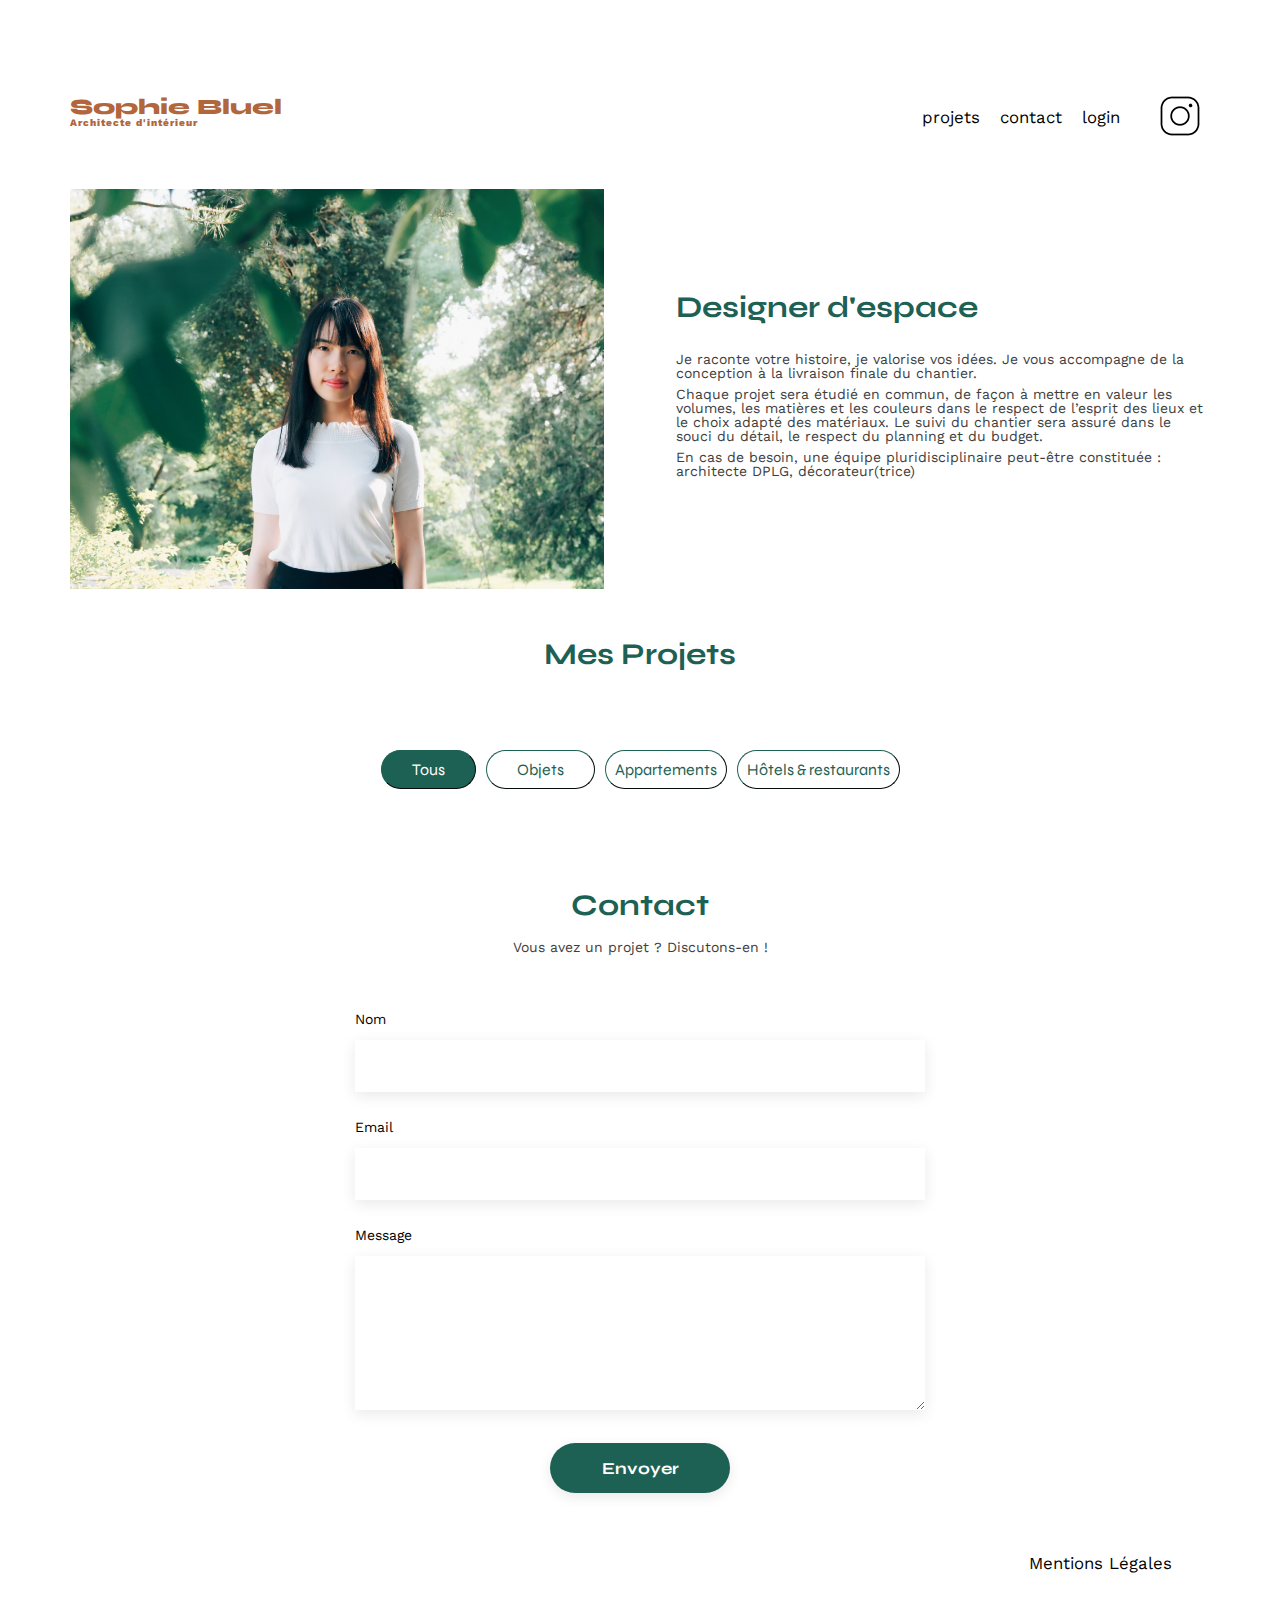
==== FrontEnd/index.html @ c6467da1 "ajustements html css finalisation apparence" ====
<!DOCTYPE html>
<html lang="fr">
	<head>
		<meta charset="UTF-8">
		<title>Sophie Bluel - Architecte d'intérieur</title>
		<meta name="viewport" content="width=device-width, initial-scale=1.0">
		<link rel="preconnect" href="https://fonts.googleapis.com">
		<link rel="preconnect" href="https://fonts.gstatic.com" crossorigin>
		<link href="https://fonts.googleapis.com/css2?family=Syne:wght@700;800&family=Work+Sans&display=swap" rel="stylesheet">
		<meta name="description" content="">
		<link rel="stylesheet" href="./assets/style.css">
		<link rel="stylesheet" href="./assets/style-index.css">
		<link rel="stylesheet" href="https://cdnjs.cloudflare.com/ajax/libs/font-awesome/6.4.0/css/all.min.css"/>
	</head>
<body>

	<div class="overlay"></div>

	<div id="edition-mode"></div>

	<div class="modal">
		
		<!-- 1 : Affichage de la galerie et boutons Ajout / Suppression de photos de la galerie -->
		<div class="modal-1-container">
			<div class="modal-1-logo-container">
				<i class="fa-regular fa-xmark closing-modale closing-modale-1"></i>
			</div>
			<div class="modal-1-elements-container">			
				<h2 class="modal-1-title">Galerie photo</h2>	
				<div class="gallery-management"></div>
				<div class="separation-modal-1"></div>
				<button class="adding-picture-button1">Ajouter une photo</button>
				<div class="galery-suppression">Supprimer la galerie</div>
			</div>		
		</div>

		<!-- Modal 1 : confirmation de suppression de la galerie -->
		<div class="modal-galery-suppression">
			<div class="modal-galery-suppression-container">
				<p class="test-suppression">Merci de confirmer la suppression de l'ensemble des photos de la galerie.</p>
				<p class="warning-suppression">Attention, toute suppression est définitive.</p>
				<button class="button-galery-suppression confirmation-button-galery-suppression">Je confirme</button>
				<button class="button-galery-suppression annulation-button-galery-suppression">Annuler</button>
			</div>
		</div>

		<!-- 2 : Ajout d'une photo -->
		<div class="modal-2-container">
			<div class="modal-2-logo-container">
				<i class="fa fa-arrow-left return-modal-1"></i>
				<i class="fa-regular fa-xmark closing-modale"></i>
			</div>
			<div class="modal-2-elements-container">
				<h2 class="modal-2-title">Ajout photo</h2>
				<div class="picture-emplacement">
					<i class="fa-sharp fa-light fa-image"></i>
					<button class="adding-picture-button2">+ Ajouter photo</button>
					<div id="picture-format-definition">jpg. png : 4mo max</div>
				</div>
				<form action="#" method="post" class="form-modal-2">
					<label class="title-modal-2 label-modal-2" for="title">Titre</label>
					<input class="input-modal-2 title-input-modal-2" type="text" name="title" id="title">
					<label class="category-modal-2 label-modal-2" for="category">Catégorie</label>
					<select class="input-modal-2 email-input-modal-2" name="email" id="email">
						<option class="categoryId1" selected hidden value=""></option>
						<option class="categoryId1" value="Objets">Objets</option>
						<option class="categoryId2" value="Appartements">Appartements</option>
						<option class="categoryId3" value="Hôtels & restaurants">Hôtels & restaurants</option>
					</select>
				</form>
				<div class="separation-modal-2"></div>
				<button class="validation-modal-2">Valider</button>
			</div>
		</div>
	</div>

	<header>
		<h1>Sophie Bluel <span>Architecte d'intérieur</span></h1>
		<nav>
			<ul>
				<li><a href="index.html">projets</a></li>
				<li><a href="index.html#contact">contact</a></li>
				<li><a id="login-button" href="login.html">login</a></li>
				<li><a id="logout-button">logout</a></li>
				<li><img src="./assets/icons/instagram.png" alt="Instagram"></li>
			</ul>
		</nav>
	</header>
	<main>
		<section id="introduction">
			<figure class="portrait-container">
				<img src="./assets/images/sophie-bluel.png" alt="Portrait de Sophie Bluel">
				<div class="modifier-container">
					<i class="fa fa-pen-to-square modifier-logo modifier-logo-portrait"></i>
					<div class="modifier-text">modifier</div>
				</div>
			</figure>
			<article>
				<h2>Designer d'espace</h2>
				<p>Je raconte votre histoire, je valorise vos idées. Je vous accompagne de la conception à la livraison finale du chantier.</p>
				<p>Chaque projet sera étudié en commun, de façon à mettre en valeur les volumes, les matières et les couleurs dans le respect de l’esprit des lieux et le choix adapté des matériaux. Le suivi du chantier sera assuré dans le souci du détail, le respect du planning et du budget.</p>
				<p>En cas de besoin, une équipe pluridisciplinaire peut-être constituée : architecte DPLG, décorateur(trice)</p>
			</article>
		</section>

		<section id="portfolio">
			<div class="portfolio-title-container">			
				<h2 class="portfolio-title">Mes Projets</h2>
				<div class="modifier-container modifier-container-portfolio">
					<i class="fa fa-pen-to-square modifier-logo modifier-logo-portfolio"></i>
					<div class="modifier-text">modifier</div>
				</div>
			</div>

			<div class="gallery-filter">
				<button id="tous-button" class="gallery-filter-button gallery-filter-button1">Tous</button>
				<button id="objets-button" class="gallery-filter-button gallery-filter-button1">Objets</button>
				<button id="appartements-button" class="gallery-filter-button gallery-filter-button2">Appartements</button>
				<button id="hotels-rest-button" class="gallery-filter-button gallery-filter-button2">Hôtels & restaurants</button>
			</div>
			<div class="gallery">
			</div>
		</section>

		<section id="contact">
			<h2>Contact</h2>
			<p>Vous avez un projet ? Discutons-en !</p>
			<form action="#" method="post">
				<label for="name">Nom</label>
				<input type="text" name="name" id="name">
				<label for="email">Email</label>
				<input type="email" name="email" id="email">
				<label for="message">Message</label>
				<textarea name="message" id="message" cols="30" rows="10"></textarea>
				<input type="submit" value="Envoyer">
			</form>
		</section>
	</main>

	<footer>
		<nav>
			<ul>
				<li>Mentions Légales</li>
			</ul>
		</nav>
	</footer>

	<script type="module" src="./assets/gallery.js"></script>


</body>
</html>
---- FrontEnd/assets/style.css ----
/* http://meyerweb.com/eric/tools/css/reset/
   v2.0 | 20110126
   License: none (public domain)
*/

html, body, div, span, applet, object, iframe,
h1, h2, h3, h4, h5, h6, p, blockquote, pre,
a, abbr, acronym, address, big, cite, code,
del, dfn, em, img, ins, kbd, q, s, samp,
small, strike, strong, sub, sup, tt, var,
b, u, i, center,
dl, dt, dd, ol, ul, li,
fieldset, form, label, legend,
table, caption, tbody, tfoot, thead, tr, th, td,
article, aside, canvas, details, embed,
figure, figcaption, footer, header, hgroup,
menu, nav, output, ruby, section, summary,
time, mark, audio, video {
	margin: 0;
	padding: 0;
	border: 0;
	font-size: 100%;
	font: inherit;
	vertical-align: baseline;
}
/* HTML5 display-role reset for older browsers */
article, aside, details, figcaption, figure,
footer, header, hgroup, menu, nav, section {
	display: block;
}
body {
	line-height: 1;
}
ol, ul {
	list-style: none;
}
blockquote, q {
	quotes: none;
}
blockquote:before, blockquote:after,
q:before, q:after {
	content: '';
	content: none;
}
table {
	border-collapse: collapse;
	border-spacing: 0;
}
/** end reset css**/
body {
	font-family: 'Work Sans' ;
	font-size: 14px;
}
header {
	margin: auto;
	max-width: 1140px;
	display: flex;
	justify-content: space-between;
	padding: 96px 0px 0px 0px;
}
main {
	margin:auto;
	max-width: 1140px;
}
footer {
	margin:auto;
	max-width: 1140px;
}
section {
	margin: 50px 0
}

h1{
	display: flex;
	flex-direction: column;
	font-family: 'Syne';
	font-size: 22px;
	font-weight: 800;
	color: #B1663C
}

h1 > span {
	font-family: 'Work Sans';
	font-size:10px;
	letter-spacing: 0.1em;
;
}

h2{
	font-family: 'Syne';
	font-weight: 700;
	font-size: 30px;
	color: #1D6154
}
p {
	font-family: 'Work sans';
	font-weight: 400;
	color: #3D3D3D;
	font-size: 14px;
}
nav ul {
	display: flex;
	align-items: center;
	list-style-type: none;

}
nav li {
	padding: 0 10px;
	font-size: 1.2em;
}
nav li a {
	color: black;
	text-decoration: none;
}

li:hover {
	color: #B1663C;
}
#introduction {
	display: flex;
	flex-direction: row;
	width: 100%;
	align-items: center;
}
#introduction figure {
	flex: 1
}
#introduction .portrait-container img {
	display: block;
	margin: auto;
	width: 100%;
}

#introduction article {
	flex: 1;
	padding-left: 72px;
}
#introduction h2 {
	margin-bottom: 1em;
}

#introduction p {
	margin-bottom: 0.5em;
}
#portfolio h2 {
	text-align: center;
}
.gallery {
	width: 100%;
	display: grid;
	grid-template-columns: 1fr 1fr 1fr;
	grid-column-gap: 20px;
	grid-row-gap: 20px;
}

.gallery img {
	width: 100%;

}
#contact {
	width: 50%;
margin: auto;
}
#contact > * {
	text-align: center;

}
#contact h2{
	margin-bottom: 20px;
}
#contact form {
	text-align: left;
	margin-top:30px;
	display: flex;
	flex-direction: column;
}

#contact input {
	height: 50px;
	font-size: 1.2em;
	border: none;
	box-shadow: 0px 4px 14px rgba(0, 0, 0, 0.09);
}
#contact label {
	margin: 2em 0 1em 0;
}
#contact textarea {
	border: none;
	box-shadow: 0px 4px 14px rgba(0, 0, 0, 0.09);
}

input[type="submit"]{
	font-family: 'Syne';
	font-weight: 700;
	color: white;
	background-color: #1D6154;
	margin : 2em auto ;
	width: 180px;
	text-align: center;
	border-radius: 60px ;
}

footer nav ul {
	display: flex;
	justify-content: flex-end;
	margin: 2em
}
---- FrontEnd/assets/style-index.css ----
/* Edition Mode upper bar */

#edition-mode {
    position: fixed;
    display: flex;
    justify-content: center;
    background-color: black;
    width: 100vw;
    gap: 21px;
    padding: 10px;
}

.mode-edition-container {
    display: flex;
    gap: 9px;
    align-items: center;
}

.edition-mode-logo {
    color: white;
}

.edition-mode-item {
    color: black;
}

.mode-edition-title {
    color: #FFFFFF;
}

.change-publishing-button {
    font-size: 14px;
    font-weight: 500;
    border: none;
    border-radius: 60px;
    background-color: white;
    padding: 11px 23px;
}




/* Modal / Overlay */

/* Overlay */

.overlay {
    position: fixed;
    top: 58px;
    left: 0;
    width: 100vw;
    height: 100vh;
    background-color: rgba(0, 0, 0, 0.3);
    display: none;
}

/* Modal */

.modal {
    position: fixed;
    top: 50%;
    left: 50%;
    transform: translate(-50%, -50%);
    width: 630px;
    height: 731px;
    background-color: white;
    border-radius: 10px;
    display: none;
}

/* Modal 1 */

.modal-1-container {
    width: 420px;
    margin-left: 105px;
    display: flex;
    flex-direction: column;
    align-items: center;
}

.modal-1-title {
    font-size: 26px;
    font-weight: 400;
    font-family: 'Work Sans';
    color: black;
    margin-top: 10px;
    margin-bottom: 46px;
}

.modal-1-logo-container {
    display: flex;
    width: 100%;
}

.modal-1-elements-container {
    max-width: 420px;
    display: flex;
    flex-direction: column;
    align-items: center;
    width: 100%;
}

.gallery-management {
    display: flex;
    flex-wrap: wrap;
    gap: 9px;
    margin-bottom: 47px;
}

.works-card2 img {
    flex-basis: 20%;
    height: 102px;
}

.separation-modal-1 {
    width: 100%;
    height: 1px;
    background-color: #B3B3B3;
    margin-bottom: 38px;
}

.adding-picture-button1 {
    background-color: #1D6154;
    height: 36px;
    width: 237px;
    border-radius: 60px;
    border: none;
    color: white;
    font-size: 14px;
    font-weight: 700;
    font-family: 'Syne';
    margin-bottom: 23px;
}

.galery-suppression {
    font-family: 'Syne';
    color: #D65353;
    font-size: 14px;
    font-weight: 400;
}

/* Modal-gallery-suppression */

.modal-galery-suppression {
    position: fixed;
    top: 50%;
    left: 50%;
    transform: translate(-50%, -50%);
    width: 630px;
    height: 731px;
    background-color: white;
    border-radius: 10px;
    display: none;
}

.modal-galery-suppression-container {
    display: flex;
    flex-direction: column;
    gap: 40px;
    align-items: center;
    padding: 200px 105px;
}

.test-suppression {
    width: 100%;
    font-size: 18px;
    font-weight: 700;
    text-align: center;
}

.warning-suppression {
    font-family: 'Syne';
    color: #D65353;
    font-size: 16px;
    font-weight: 400;
}


.confirmation-button-galery-suppression {
    background-color: #D65353;
    height: 36px;
    width: 237px;
    border-radius: 60px;
    border: none;
    color: white;
    font-size: 14px;
    font-weight: 700;
    font-family: 'Syne';
}
.annulation-button-galery-suppression {
    background-color: #1D6154;
    height: 36px;
    width: 237px;
    border-radius: 60px;
    border: none;
    color: white;
    font-size: 14px;
    font-weight: 700;
    font-family: 'Syne';
}

/* Modal 2 */

.modal-2-container {
    display: flex;
    flex-direction: column;
    width: 100%;
    align-items: center;
}

.modal-2-elements-container {
    width: 420px;
    margin-left: 105px;
    display: flex;
    flex-direction: column;
    align-items: center;
}

.modal-2-title {
    font-size: 26px;
    font-weight: 400;
    font-family: 'Work Sans';
    color: black;
    margin-top: 10px;
    margin-bottom: 36px;
}

.picture-emplacement {
    background-color: #E8F1F6;
    border-radius: 3px;
    display: flex;
    flex-direction: column;
    align-items: center;
    margin-bottom: 30px; 
    width: 100%;
}

.adding-picture-button2 {
    background-color: #CBD6DC;
    color: #306685;
    font-size: 14px;
    font-size: 'Work Sans';
    font-weight: 500;
    border-radius: 50px;
    border: none;
    padding: 10px 33px;
    margin-bottom: 7px;
    width: 173px;
}

#picture-format-definition {
    margin-bottom : 19px;
    font-size: 10px;
    font-style: 'Work Sans';
    color: #444444;
}

.form-modal-2 {
    display: flex;
    flex-direction: column;
    width: 100%;
}

.label-modal-2 {
    font-size: 14px;
    font-weight: 500;
    font-style: 'Work Sans';
    color: #3D3D3D;
    margin-bottom: 10px;
}

.input-modal-2 {
    border: none;
    background-color: white;
    box-shadow: 0px 4px 14px rgba(0, 0, 0, 0.09);
    height: 51px;
    font-size: 14px;
    font-weight: 400;
    font-family: 'Work Sans';
    color: #444444;
    padding-left: 16px;
}

.title-input-modal-2 {
    margin-bottom: 21px;
}

.email-input-modal-2 {
    margin-bottom: 47px;
}

.separation-modal-2 {
    width: 100%;
    height: 1px;
    background-color: #B3B3B3;
    margin-bottom: 32px;
}

.validation-modal-2 {
    background-color: #A7A7A7;
    height: 36px;
    width: 237px;
    border-radius: 60px;
    border: none;
    font-style: 'Syne';
    font-weight: 700;
    color: white;
    font-size: 14px;
}

/* Portrait */

.portrait-container {
    display: flex;
    flex-direction: column;
    gap: 13px;
    max-width: 100%;
}

.modifier-logo-portrait {
    margin-left: 40px;
}


/* Portfolio / Gallery */

#portfolio {
    display: flex;
    flex-direction: column;
    gap: 51px;
}

.portfolio-title-container {
    display: flex;
    flex-direction: row;
    justify-content: center;
    gap: 31px;
    align-items: center;
    margin-bottom: 30px;
}

.modifier-container {
    display: flex;
    flex-direction: row;
    gap: 8px;
}

.modifier-text {
    font-size: 14px;
}

.gallery-filter {
    gap: 10px;
    width: 100%;
    display: flex;
    justify-content: center;
}

.gallery-filter-button {
    color: #1D6154;
    font-size: 16px;
    font-family: 'Syne';
    font-weight: 700px;
    background-color: white;
    border-color: #1D6154;
    border-radius: 60px;
    border-width: 1px;
}

.gallery-filter-button1 {
    padding: 9px 30px;
}

.gallery-filter-button2 {
    padding: 9px;
}

.works-title {
    font-size: 13px;
    font-weight: 400;
    color: #3D3D3D;
    margin-top: 7px;
}
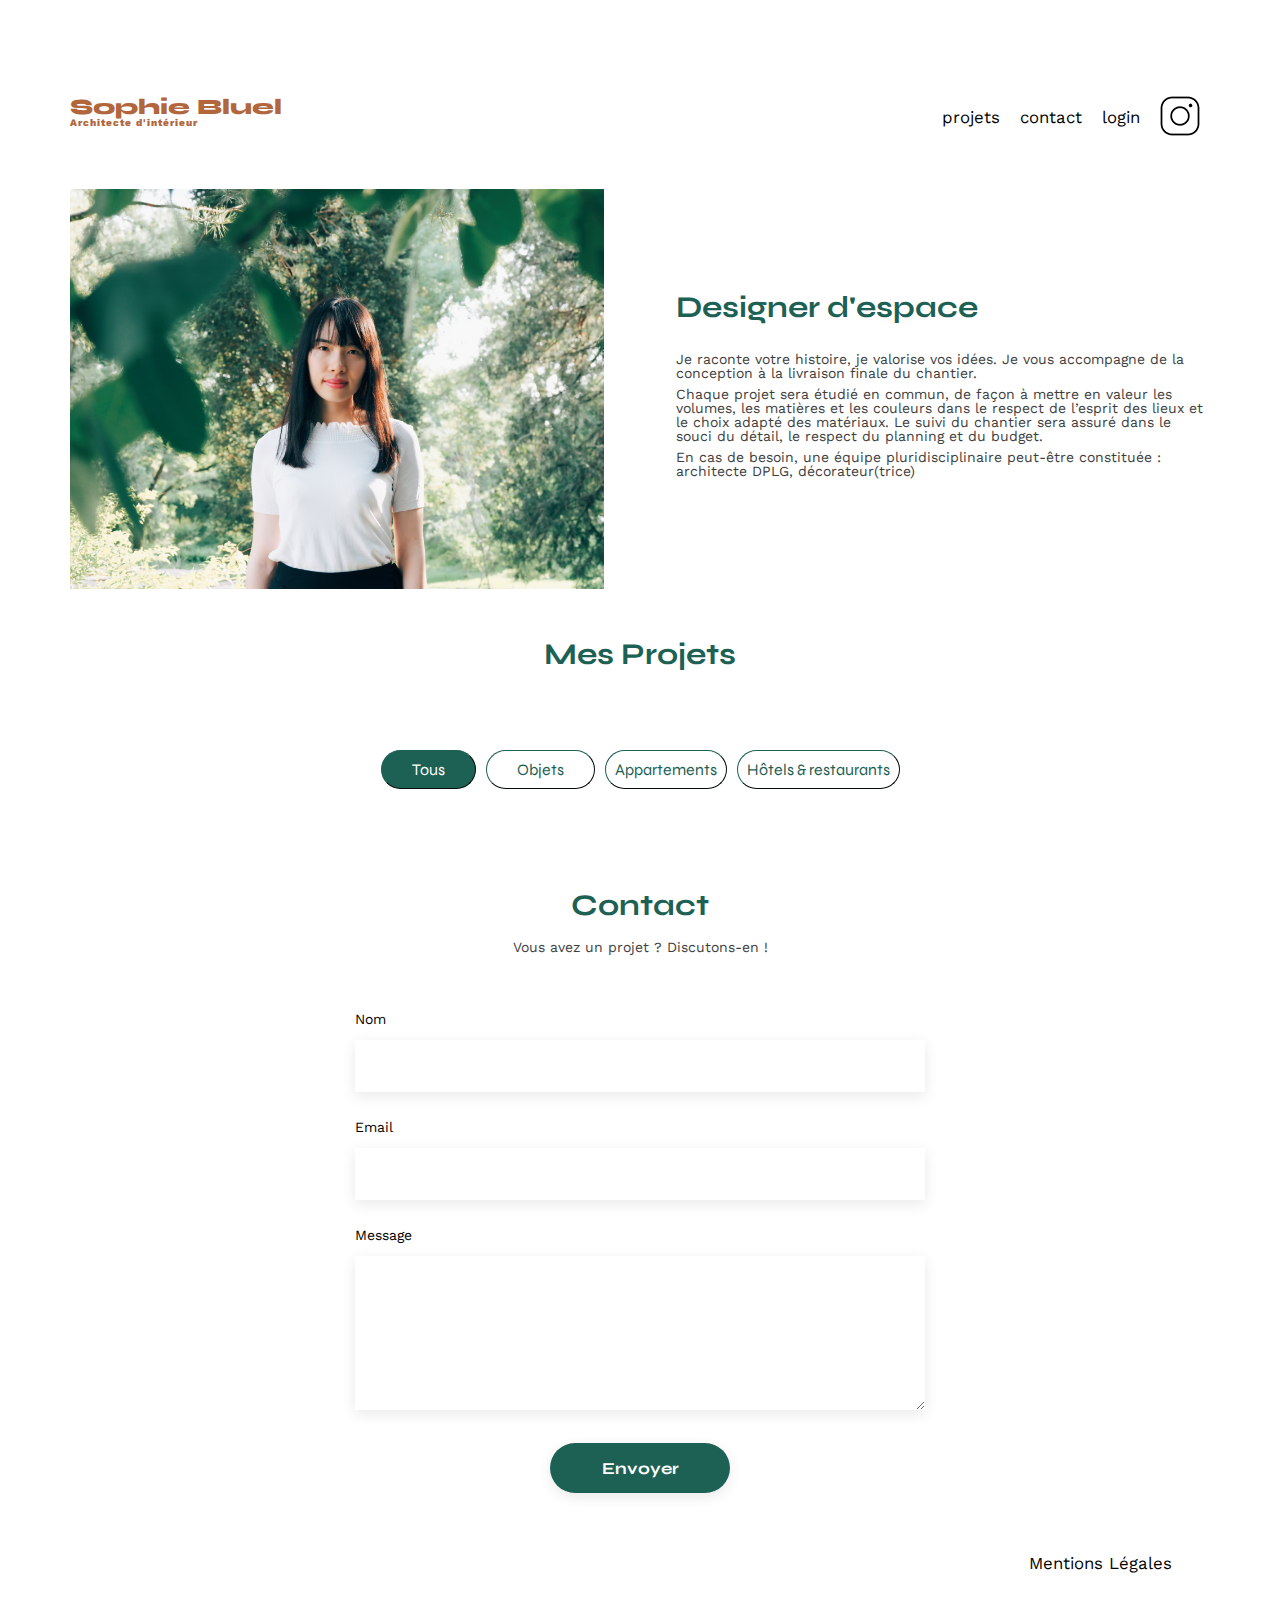
==== commit f76f19ed: "fermetures de la fenetre modale + fontasome" ====
--- a/FrontEnd/index.html
+++ b/FrontEnd/index.html
@@ -23,7 +23,7 @@
 		<!-- 1 : Affichage de la galerie et boutons Ajout / Suppression de photos de la galerie -->
 		<div class="modal-1-container">
 			<div class="modal-1-logo-container">
-				<i class="fa-regular fa-xmark closing-modale closing-modale-1"></i>
+				<i class="fa-solid fa-xmark closing-modale closing-modale-1"></i>
 			</div>
 			<div class="modal-1-elements-container">			
 				<h2 class="modal-1-title">Galerie photo</h2>	
@@ -48,12 +48,12 @@
 		<div class="modal-2-container">
 			<div class="modal-2-logo-container">
 				<i class="fa fa-arrow-left return-modal-1"></i>
-				<i class="fa-regular fa-xmark closing-modale"></i>
+				<i class="fa-solid fa-xmark closing-modale closing-modale-2"></i>
 			</div>
 			<div class="modal-2-elements-container">
 				<h2 class="modal-2-title">Ajout photo</h2>
 				<div class="picture-emplacement">
-					<i class="fa-sharp fa-light fa-image"></i>
+					<i class="fa-regular fa-image picture-modal-2"></i>
 					<button class="adding-picture-button2">+ Ajouter photo</button>
 					<div id="picture-format-definition">jpg. png : 4mo max</div>
 				</div>
@@ -80,8 +80,7 @@
 			<ul>
 				<li><a href="index.html">projets</a></li>
 				<li><a href="index.html#contact">contact</a></li>
-				<li><a id="login-button" href="login.html">login</a></li>
-				<li><a id="logout-button">logout</a></li>
+				<li><a id="login-logout-button"></a></li>
 				<li><img src="./assets/icons/instagram.png" alt="Instagram"></li>
 			</ul>
 		</nav>
--- a/FrontEnd/assets/style-index.css
+++ b/FrontEnd/assets/style-index.css
@@ -35,6 +35,7 @@
     border-radius: 60px;
     background-color: white;
     padding: 11px 23px;
+    cursor: pointer;
 }
 
 
@@ -141,6 +142,10 @@
 
 /* Modal-gallery-suppression */
 
+.modifier-text {
+    cursor: pointer;
+}
+
 .modal-galery-suppression {
     position: fixed;
     top: 50%;
@@ -177,7 +182,7 @@
 
 
 .confirmation-button-galery-suppression {
-    background-color: #D65353;
+    background-color: #1D6154;
     height: 36px;
     width: 237px;
     border-radius: 60px;
@@ -188,7 +193,7 @@
     font-family: 'Syne';
 }
 .annulation-button-galery-suppression {
-    background-color: #1D6154;
+    background-color: #D65353;
     height: 36px;
     width: 237px;
     border-radius: 60px;
@@ -233,6 +238,13 @@
     align-items: center;
     margin-bottom: 30px; 
     width: 100%;
+}
+
+.picture-modal-2 {
+    color: #B9C5CC;
+    font-size: 46px;
+    margin-top: 28px;
+    margin-bottom: 21px;
 }
 
 .adding-picture-button2 {
@@ -321,6 +333,10 @@
     margin-left: 40px;
 }
 
+#login-logout-button {
+    cursor: pointer;
+}
+
 
 /* Portfolio / Gallery */
 
